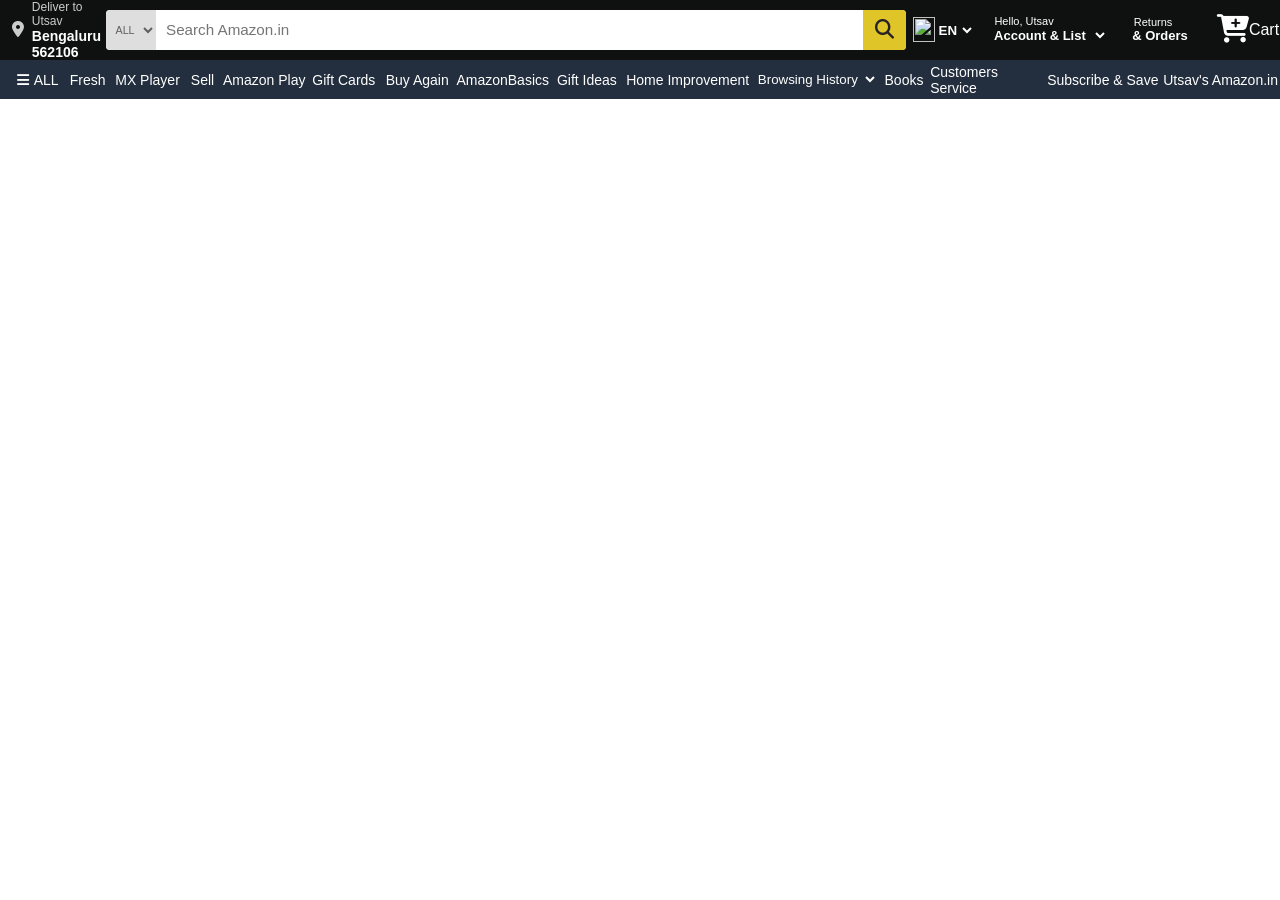
==== AmazonWebsite.html @ ebd5b06a "Added AmazonWebsite.html" ====
<!DOCTYPE html>
<html lang="en">
<head>
    <meta charset="UTF-8">
    <meta name="viewport" content="width=device-width, initial-scale=1.0">
    <title>amazon.com</title>
    <link rel="stylesheet" href="amazonStyle.css">
    <link rel="stylesheet" href="https://cdnjs.cloudflare.com/ajax/libs/font-awesome/6.7.2/css/all.min.css" integrity="sha512-Evv84Mr4kqVGRNSgIGL/F/aIDqQb7xQ2vcrdIwxfjThSH8CSR7PBEakCr51Ck+w+/U6swU2Im1vVX0SVk9ABhg==" crossorigin="anonymous" referrerpolicy="no-referrer" />
</head>
<body>
    


<header>
    
    <div class="nav-bar">

        <!-- 1 -->
        <div class="nav-logo border">
            <div class="logo">
            
            </div>  
        </div>  


        <!-- 2 -->
        <div class="nav-add border">
                <div class="nav-add-icon">
                    <i class="fa-solid fa-location-dot"></i>  
                </div>             
                <div class="nav-add-items">
                    <p class="t1">Deliver to Utsav</p>
                    <p class="t2">Bengaluru 562106</p>
                </div>
        </div>
            
        <!-- 3 -->
            <div class="search-box">
                <div class="nav-search">
                    <select class="search-select">
                        <option>ALL</option>
                        <option value="">Alexa skills</option>
                        <option value="">Amazon Devices</option>
                        <option value="">Amazon Fashion</option>
                        <option value="">Amazon Fresh</option>
                        <option value="">Amazon Pharmacy</option>
                        <option value="">Appliances</option>
                        <option value="">Apps & Games</option>
                    </select>
                    <input type="text" placeholder="Search Amazon.in" class="search-input">
                    <div class="search-icon">
                        <i class="fa-solid fa-magnifying-glass"></i>
                    </div>
                </div>
            </div>


        <div class="right-box">
            <!-- 4 -->
             <div class="contry border">
                <div class="contry-flag">
                    <img src="https://icon-library.com/images/india-flag-icon/india-flag-icon-29.jpg" class="flag">
                </div>
                <div class="contry-lang">
                    <select>
                        <option value="">EN</option>
                        <option value="">HN</option>
                    </select>
                </div>
             </div>

            <!-- 5 -->
              <div class="account-box border">
                <span class="account-greet">Hello, Utsav</span>
                <select class="account-select">
                    <option value="">Account & List</option>
                    <option value="">Manage Profilr</option>
                    <option value="">Switch Account</option>
                    <option value="">Sign Out</option>
                </select>
              </div>

            <!-- 6 -->
                <div class="return-box border">
                    <span class="return-span">Returns</span>
                    <span class="order-span">& Orders</span>
                </div>

            <!-- 7 -->
                <div class="cart-box border">
                    <div class="shopping-cart">
                        <i class="fa-solid fa-cart-plus"></i>
                    </div>
                    <span class="cart-text">Cart</span>
                </div>
        </div>
    </div>

<div class="nav-main">

    <div class="nav-all border boxes">
        <i class="fas fa-bars"></i>
        <span class="txt">ALL</span>
    </div>
    <div class="nav-fresh border boxes">
        <span class="txt">Fresh</span>
    </div>
    <div class="nav-mxplayer border boxes">
        <span class="txt">MX Player</span>
    </div>
    <div class="nav-sell border boxes">
        <span class="txt">Sell</span>
    </div>
    <div class="nav-amazonpay border boxes">
        <Span class="txt" >Amazon Play</Span>
    </div>
    <div class="nav-giftcard border boxes">
        <span class="txt">Gift Cards</span>
    </div>
    <div class="nav-buy border boxes">
        <span class="txt">Buy Again</span>
    </div>
    <div class="nav-amazonbasics border boxes">
        <span class="txt">AmazonBasics</span>
    </div>
    <div class="nav-gift-ideas border boxes">
        <span class="txt">Gift Ideas</span>
    </div>
    <div class="nav-home border boxes">
        <span class="txt">Home Improvement</span>
    </div>
    <div class="nav-browsing border boxes">
        <select class="nav-browse-history">
            <option>Browsing History</option>
        </select>
    </div>
    <div class="nav-book border boxes">
        <span class="txt">Books</span>
    </div>
    <div class="nav-customer border boxes">
        <span class="txt">Customers Service</span>
    </div>
    <div class="nav-subscribe border boxes">
        <span class="txt">Subscribe & Save</span>
    </div>
    <div class="amazon border boxes">
        <span class="txt">Utsav's Amazon.in</span>
    </div>

</div>

    </header>

            
         
       
   

</body>
</html>
---- amazonStyle.css ----
*{
    margin: 0;
    padding:0;
    font-family: Arial;
    box-sizing: border-box;
}

.nav-bar{
    display: flex;
    flex-direction: row;
    height: 60px;
    background-color: #0f1111;
    color: white;
    padding:0.2rem;
    justify-content: space-evenly;
    padding:0.3rem;
    overflow: hidden;
}
/*1*/
.nav-logo{
    height: 50px;
    width: 110px;
}
.logo{
    background-image: url("./web-images/amazon_logo.png");
    background-size: cover;
    height: 50px;
    width: 100%;
}
.border{
    border:1.5px solid transparent;
    border-radius: 2.5px;
}
.border:hover{
    border:1.5px solid white;
    cursor: pointer;
}
/*2*/
.nav-add {
    height:50px;
    display: flex;
    align-items: center;
    padding: 4px;
}

.nav-add-icon {
    margin-right: 8px;
    color: #ccc;
}
.nav-add-items {
    display: flex;
    flex-direction: column;
}

.t1 {
    font-size: 12px;
    color: #ccc;
}

.t2 {
    font-size: 14px;
    font-weight: bold;
}

/* 3 */
.search-box{
    display: flex;
    align-items: center;
    height: 50px;
}
.nav-search{
    display: flex;
    justify-content: space-evenly;
    background-color:white;
    width: 800px;
    height: 40px;
    border-radius: 4px;
}
.search-select{
    background-color: #dfdede;
    width: 50px;
    text-align: center;
    border-top-left-radius: 4px;
    border-bottom-left-radius: 4px;
    border: none;
    cursor: pointer;
    color: rgb(97, 95, 95);
    font-size: 0.67rem;
}
.search-select:hover{
    background-color:#ccc9c9;
    color: rgb(58, 57, 57);;
}

.search-input{
    background-color: white;
    margin-left: 10px;
    width: 100%;
    font-size: 0.95rem;
    font-weight:540;
    border: none;
}
.search-icon{
    width: 50px;
    display: flex;
    justify-content: center;
    align-items: center;
    font-size: 1.2rem;
    background-color: rgb(224, 197, 41);
    border-top-right-radius: 4px;
    border-bottom-right-radius: 4px;
    color: rgb(38, 36, 36);
}
.search-icon:hover{
    background-color: rgb(203, 178, 38);;
}

/*4*/
.right-box{
display: flex;
gap:0.5rem;

}

.contry{
margin-left: 5px;
height: 50px;
width: 65px;
display:flex;
justify-content: center;
align-items: center;
}
.contry-flag {
    height: 25px;
    width: 22px;
}
.flag{
height: 100%;
width: 100%;
}
.contry-lang select{
    border: none;
    background-color: #0f1111;
    color:white;
    font-weight: bold;
}

/*5*/
.account-box {
    display:flex;
    align-items: center;
    justify-content: center;
    flex-direction: column;
    height: 50px;
    width: 130px;
}
.account-greet{
    margin-left: -50px;
    font-size: 11px;
}
.account-select {
    color: white;
    border: none;
    background-color: #0f1111;
    font-weight:  bold;
    font-size: 13px;
}
.return-box{
    display: flex;
    align-items: center;
    justify-content: center;
    flex-direction: column;
    height:50px ;
    width: 76px;
}
.return-span{
    margin-left: -14px;
    font-size: 11px;
}
.order-span{
    font-size: 13px;
    font-weight: bold;
}

/*6*/
.cart-box{
    display: flex;
    flex-direction: row;
    align-items: center;
    justify-content: center;
    height: 50px;
    width: 84px;
}
.shopping-cart{
    font-size: 1.8rem;
}

/*part-2*/
.nav-main{
    display:flex;
    align-items: center;
    padding:0px 0px 0px 11px;
    height: 39px;
    background-color: #232f3E;
    display: flex;
}

/*1*/
.nav-all{
    gap:5px;
    height: 39px;
    width: 59px;
    color: white;
}
/*2*/
.nav-fresh{
    height:39px ;
    width: 52px;
}

/*3*/
.nav-mxplayer{
    height: 39px;
    width: 81px;
}
/*4*/
.nav-sell{
    height: 39px;
    width: 41px;
}
/*5*/
.nav-amazonpay{
    height: 39px;
    width: 96px;
}
/*6*/
.nav-giftcard{
    height: 39px;
    width: 81px ;
}
/*7*/
.nav-buy{
    height: 39px;
    width: 82px;
}
/*8*/
.nav-amazonbasics{
    height: 39px;
    width: 108px;
}
/*9*/
.nav-gift-ideas{
    height: 39px;
    width: 79px;
}
/*10*/
.nav-home{
    height: 39px;
    width: 145px;
}
/*11*/
.nav-browsing{
    height: 39px;
    width: 140px;
}
.nav-browse-history{
    height:100%;
    width: 100%;
    background-color: #232f3E;
    color: white;
    border: none;
}
.nav-book{
    height: 39px;
    width: 56px;
}
.nav-customer{
    height: 39px;
    width: 128px;
}
.nav-subscribe{
    height: 39px;
    width: 130px;
}
.amazon{
    height: 39px;
    width: 132px;
}

.txt{
    color: white;
}
.boxes{
    font-weight: 530;
    font-size: 14px;
    display: flex;
    align-items: center;
    justify-content: center;
}

.boxes:hover {
    font-size:14.2px;
}
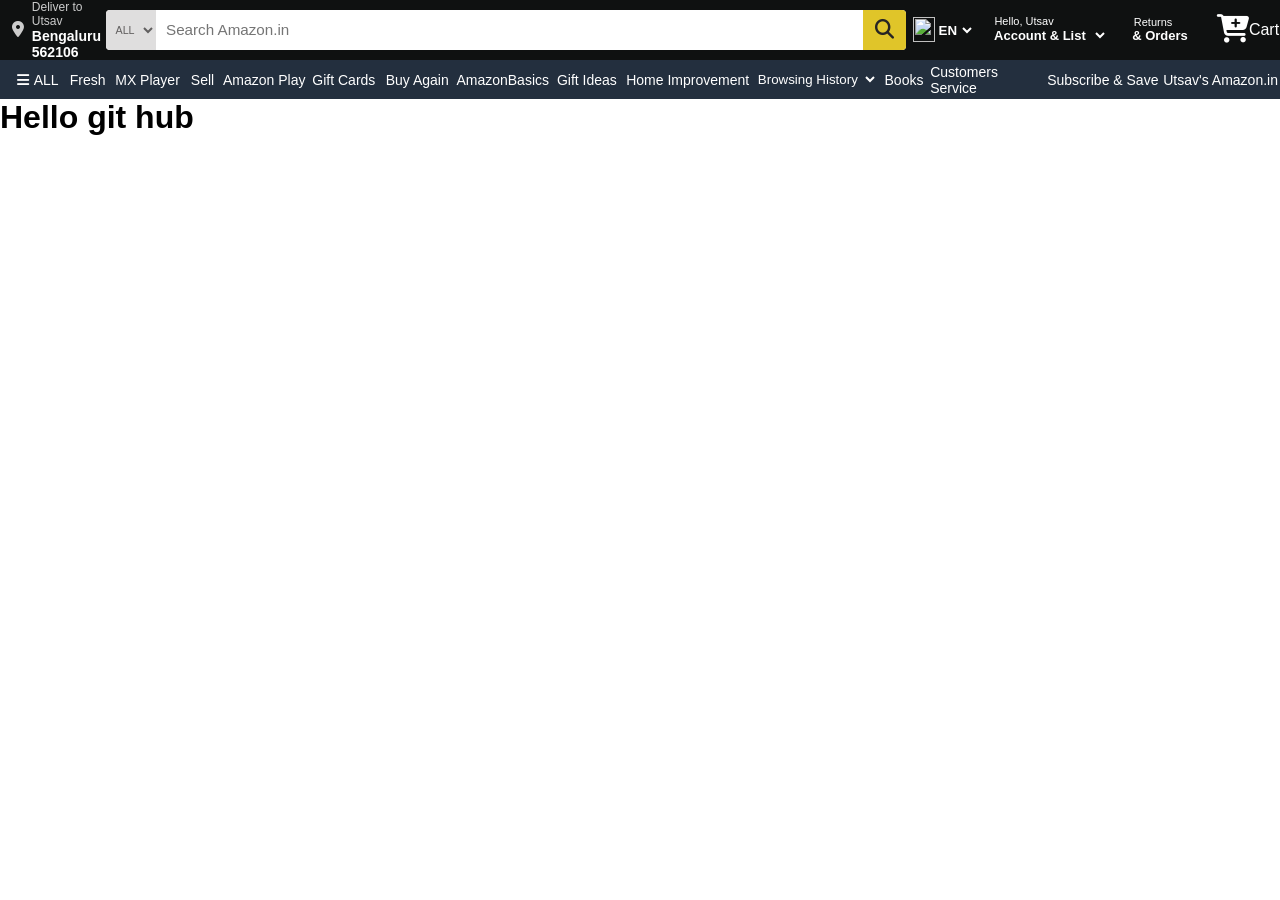
==== commit 28e1cf5a: "Added AmazonWebsite.html" ====
--- a/AmazonWebsite.html
+++ b/AmazonWebsite.html
@@ -149,6 +149,10 @@
 
 </div>
 
+  <div class="hello">
+    <H1>Hello git hub</H1>
+  </div>
+
     </header>
 
             
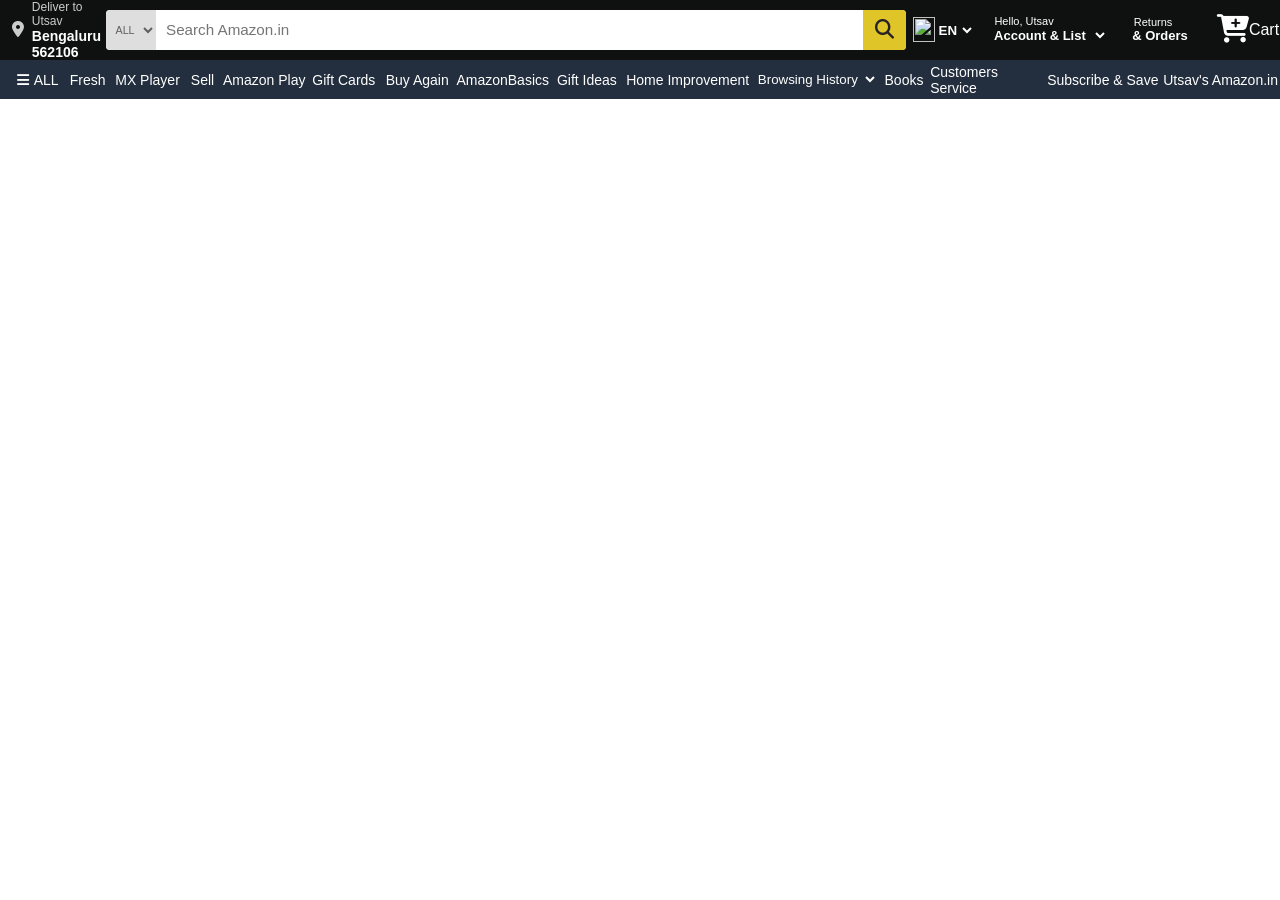
==== commit 5cfc62f7: "Added AmazonWebsite.html" ====
--- a/AmazonWebsite.html
+++ b/AmazonWebsite.html
@@ -149,10 +149,6 @@
 
 </div>
 
-  <div class="hello">
-    <H1>Hello git hub</H1>
-  </div>
-
     </header>
 
             
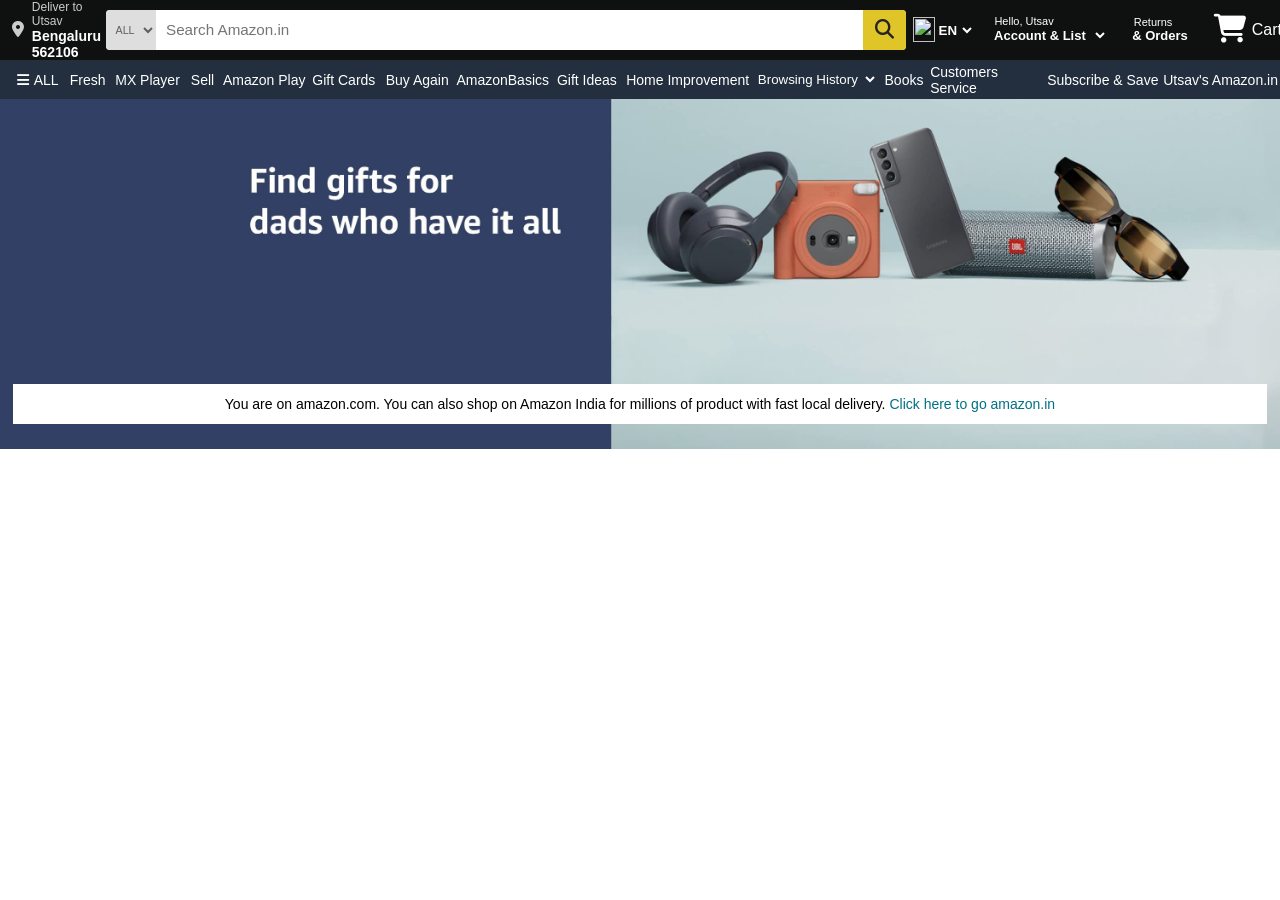
==== commit a61bbad7: "Added AmazonWebsite.html" ====
--- a/AmazonWebsite.html
+++ b/AmazonWebsite.html
@@ -89,7 +89,7 @@
             <!-- 7 -->
                 <div class="cart-box border">
                     <div class="shopping-cart">
-                        <i class="fa-solid fa-cart-plus"></i>
+                        <i class="fa fa-shopping-cart"></i>  <!-- For Font Awesome 4 -->
                     </div>
                     <span class="cart-text">Cart</span>
                 </div>
@@ -151,6 +151,11 @@
 
     </header>
 
+    <div class="hero-section">
+        <div class="hero-msg">
+            <p class="hero-msg-txt">You are on amazon.com. You can also shop on Amazon India for millions of product with fast local delivery. <a href="amazon.in" class="hero-anchor">Click here to go amazon.in</a></p>
+        </div>
+    </div>
             
          
        
--- a/amazonStyle.css
+++ b/amazonStyle.css
@@ -184,6 +184,7 @@
 
 /*6*/
 .cart-box{
+    gap:7%;
     display: flex;
     flex-direction: row;
     align-items: center;
@@ -300,4 +301,31 @@
 
 .boxes:hover {
     font-size:14.2px;
+}
+
+/*Hero-secion*/
+
+.hero-section{
+    display: flex;
+    justify-content: center;
+    align-items: flex-end;
+    background-image: url(./web-images/hero_image.jpg);
+    background-size: cover;
+    height: 350px;
+    font-size: 14px;
+}
+.hero-msg{
+    background-color: white;
+    color:black;
+    height: 40px;
+    display: flex;
+    align-items: center;
+    justify-content: center;
+    width: 98%;
+    margin-bottom: 25px;
+}
+
+.hero-anchor{
+    color:#007185;
+    text-decoration: none;
 }
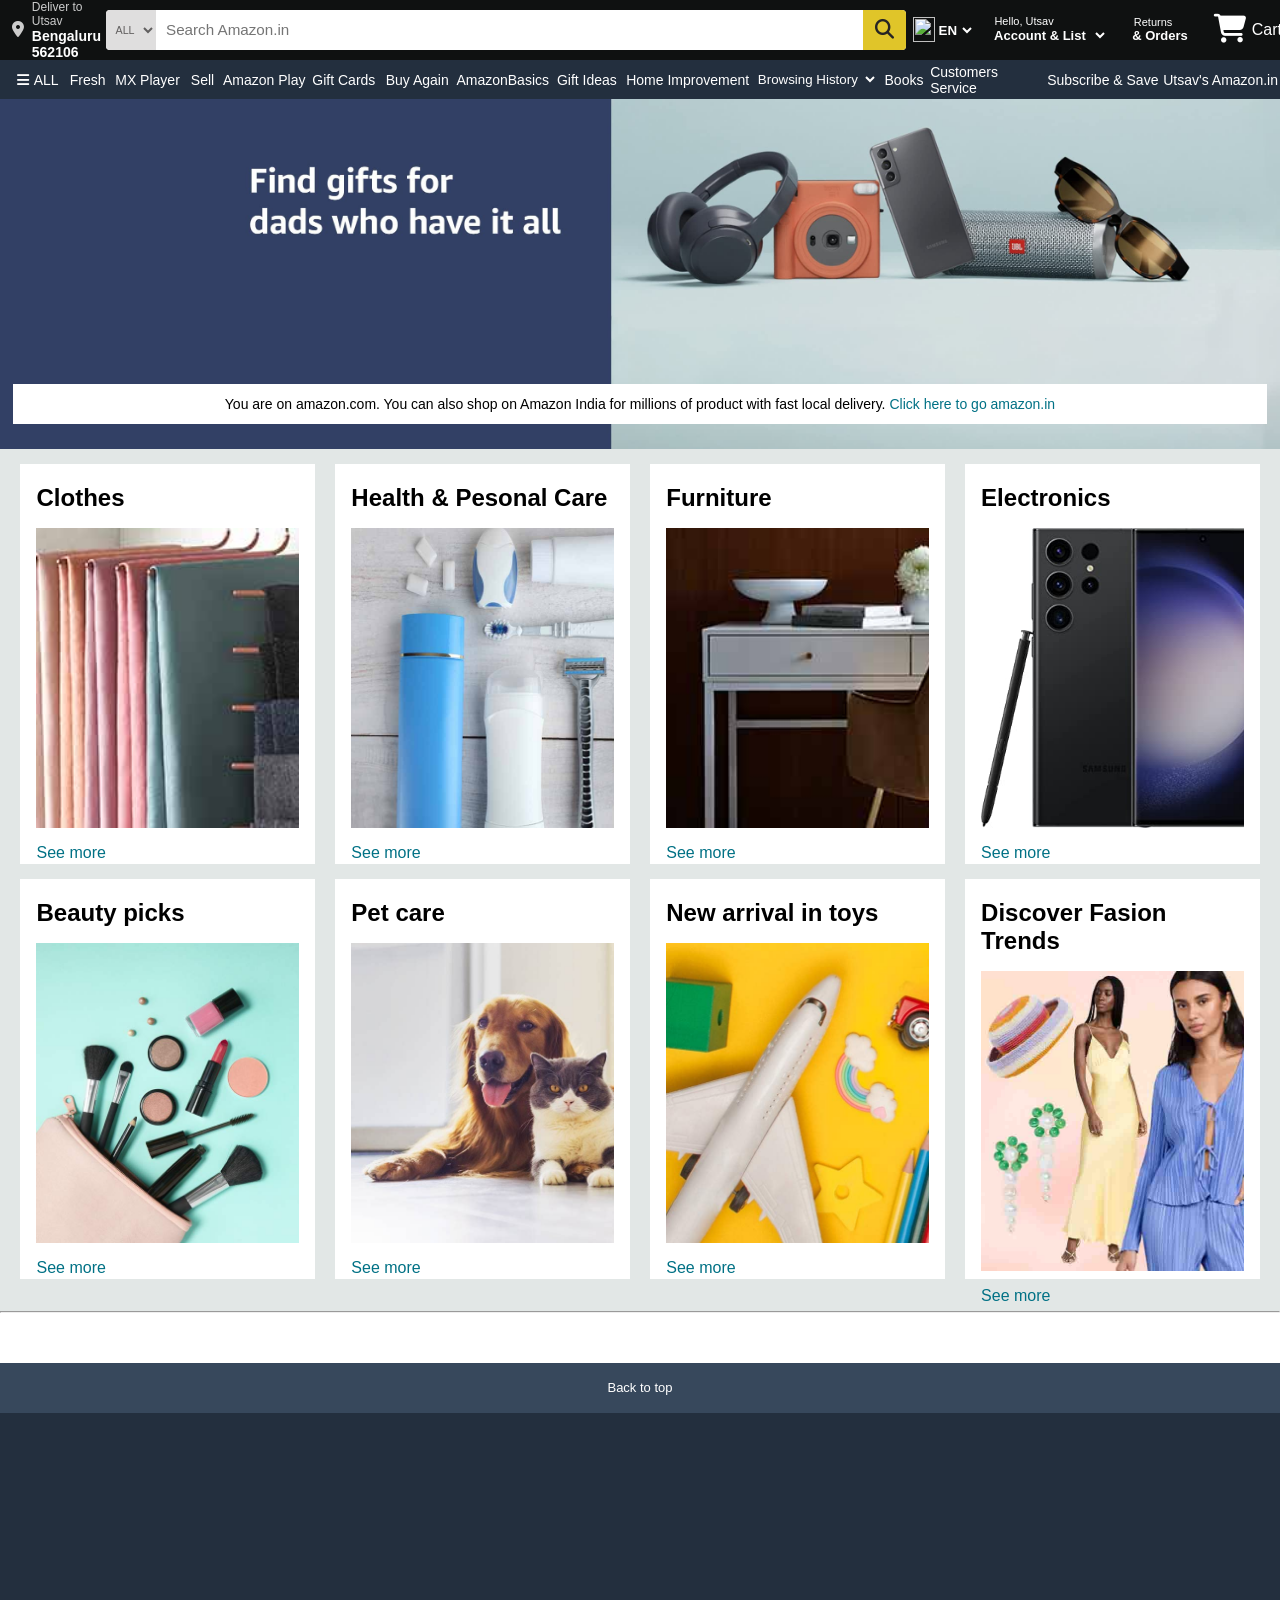
==== commit 6677a25a: "Added AmazonWebsite.html" ====
--- a/AmazonWebsite.html
+++ b/AmazonWebsite.html
@@ -157,9 +157,91 @@
         </div>
     </div>
             
-         
-       
-   
+         <div class="shop-section">
+            <div class="shopbox" >
+                <div class="box-content">
+                    <h2>Clothes</h2>
+                    <div class="box-image" style="background-image: url('./web-images/box1_image.jpg');"></div>
+                    <p>See more</p>
+                </div>
+            </div>
+            <div class="shopbox">
+                <div class="box-content">
+                    <h2>Health & Pesonal Care</h2>
+                    <div class="box-image" style="background-image: url('./web-images/box2_image.jpg');"></div>
+                    <p>See more</p>
+                </div>
+            </div>
+            <div class="shopbox">
+                <div class="box-content">
+                    <h2>Furniture</h2>
+                    <div class="box-image" style="background-image: url('./web-images/box3_image.jpg');"></div>
+                    <p>See more</p>
+                </div>
+            </div>
+            <div class="shopbox">
+                <div class="box-content">
+                    <h2>Electronics</h2>
+                    <div class="box-image" style="background-image: url('./web-images/box4_image.jpg');"></div>
+                    <p>See more</p>
+                </div> 
+            </div>
+        
+            <div class="shopbox" >
+                <div class="box-content">
+                    <h2>Beauty picks</h2>
+                    <div class="box-image" style="background-image: url('./web-images/box5_image.jpg');"></div>
+                    <p>See more</p>
+                </div>
+            </div>
+            <div class="shopbox">
+                <div class="box-content">
+                    <h2>Pet care</h2>
+                    <div class="box-image" style="background-image: url('./web-images/box6_image.jpg');"></div>
+                    <p>See more</p>
+                </div>
+            </div>
+            <div class="shopbox">
+                <div class="box-content">
+                    <h2>New arrival in toys</h2>
+                    <div class="box-image" style="background-image: url('./web-images/box7_image.jpg');"></div>
+                    <p>See more</p>
+                </div>
+            </div>
+            <div class="shopbox">
+                <div class="box-content">
+                    <h2>Discover Fasion Trends</h2>
+                    <div class="box-image" style="background-image: url('./web-images/box8_image.jpg');"></div>
+                    <p>See more</p>
+                </div> 
+            </div>
+         </div>
+         <hr>
+    
+         <!-- finaly -->
+
+         <div class="footer">
+            <div class="footer-top">
+                
+            </div>
+            <a href="">
+                <div class="back-to-top">
+                    <p>Back to top</p>
+                </div>
+            </a>
+            <div class="footer-desc">
+
+            </div>
+            <div class="footer-lang">
+
+            </div>
+            <div class="footer-links">
+
+            </div>
+            <div class="footer-end">
+
+            </div>
+         </div>
 
 </body>
 </html>
--- a/amazonStyle.css
+++ b/amazonStyle.css
@@ -328,4 +328,84 @@
 .hero-anchor{
     color:#007185;
     text-decoration: none;
+}
+
+/*Shop-section*/
+.shop-section{
+    display: flex;
+    flex-wrap: wrap;
+    justify-content: space-evenly;
+    background-color: #e2e7e6;
+    padding-bottom: 2rem;
+}
+.shopbox{
+    height: 400px;
+    width: 23%;
+    background-color: white;
+    padding:20px 0px 15px;
+    margin-top: 15px;
+}
+.box-image{
+    height:300px;
+    background-size: cover;
+    overflow: hidden;
+    margin-top: 1rem;
+    margin-bottom: 1rem;
+}
+.box-content{
+    margin-left: 1rem;
+    margin-right: 1rem;
+}
+.box-content p{
+    color: #007185;
+}
+
+/*footer*/
+hr{
+    color: white;
+}
+
+.footer{
+    height: 790px;
+    background-color: pink;
+
+}
+.footer-top{
+    height: 50px;
+    background-color: white;
+}
+.back-to-top{
+    display: flex;
+    align-items: center;
+    justify-content: center;
+    height: 49.5px;
+    background-color: #37485c;
+}
+.back-to-top p{
+    font-size: 13px;
+    color: white;
+}
+a{
+    text-decoration: none;
+}
+.back-to-top:hover{
+    background-color: #46576c;
+}
+
+
+.footer-desc{
+    height: 373px;
+    background-color: #232F3E;
+}
+.footer-lang{
+    height: 108px;
+    background-color: #232F3E;
+}
+.footer-links{
+    height: 182px;
+    background-color: #131A22;
+}
+.footer-end{
+    height: 76px;
+    background-color: #131A22;
 }
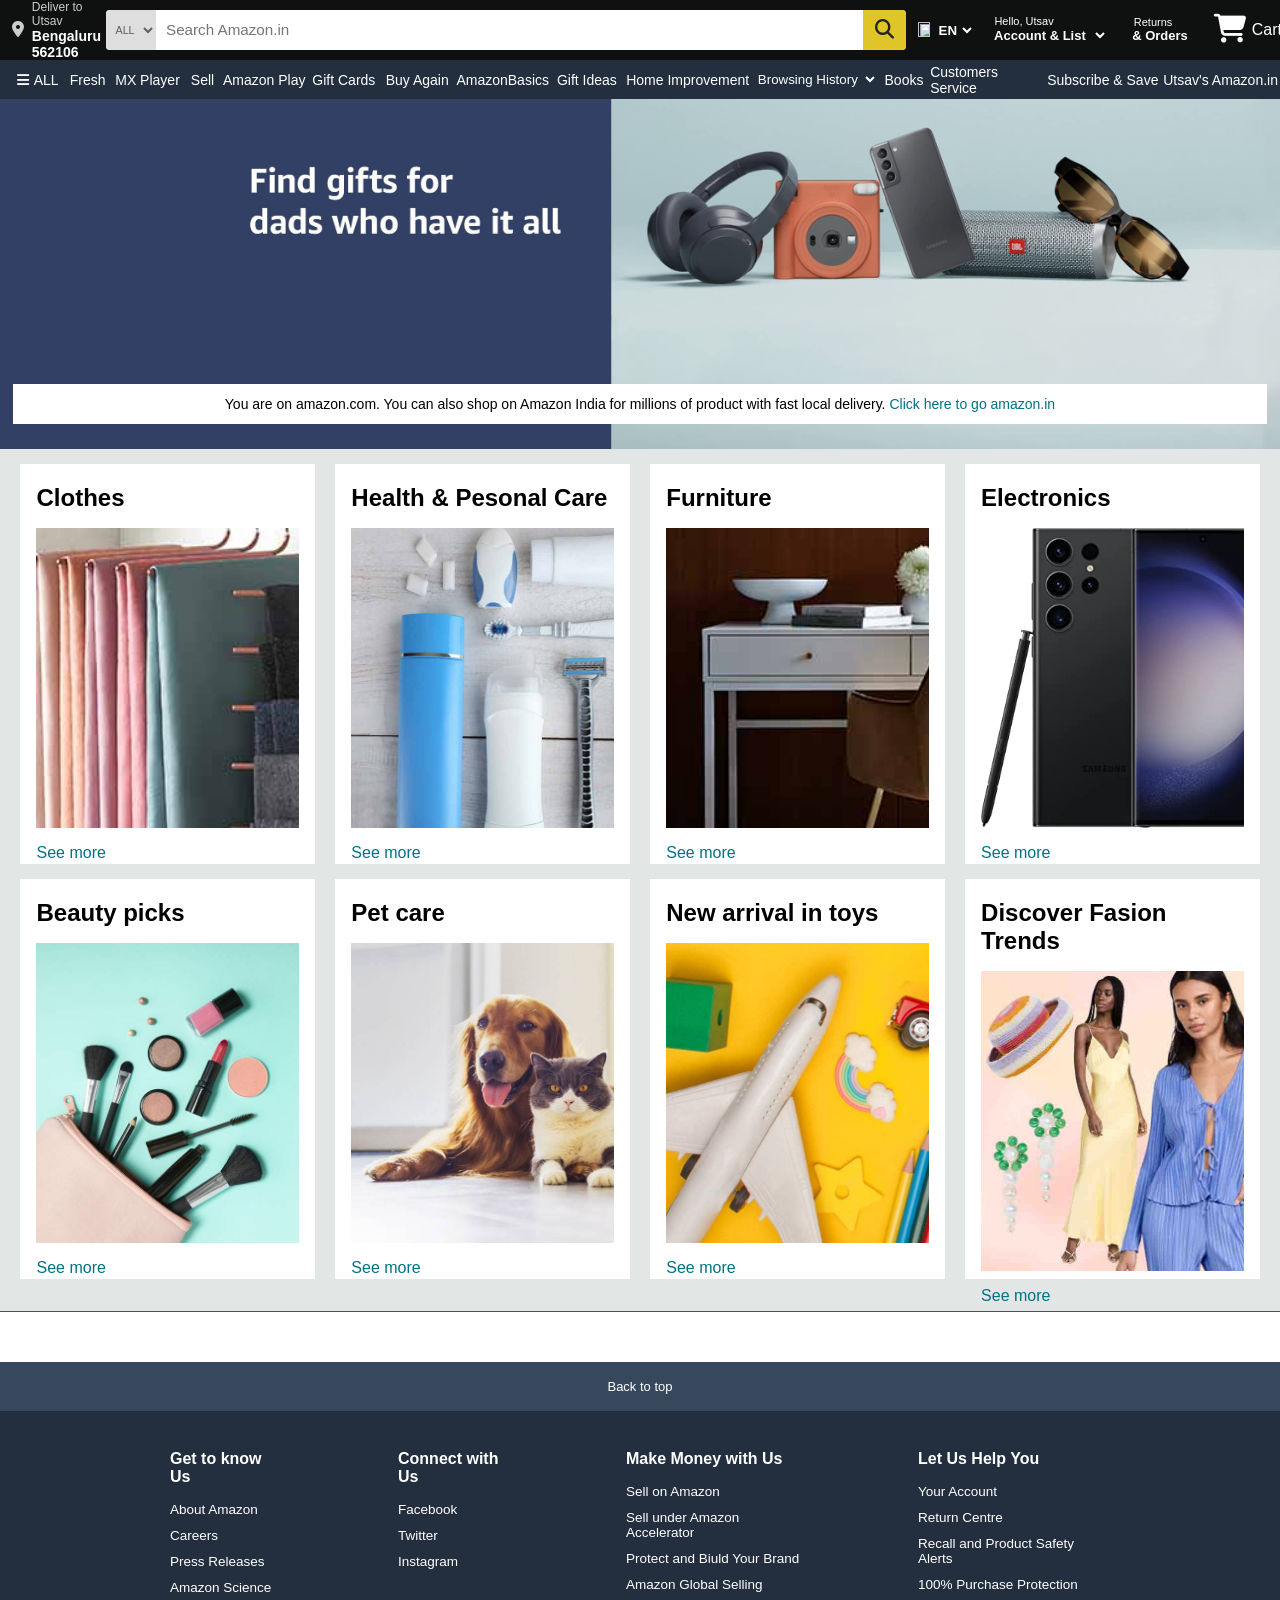
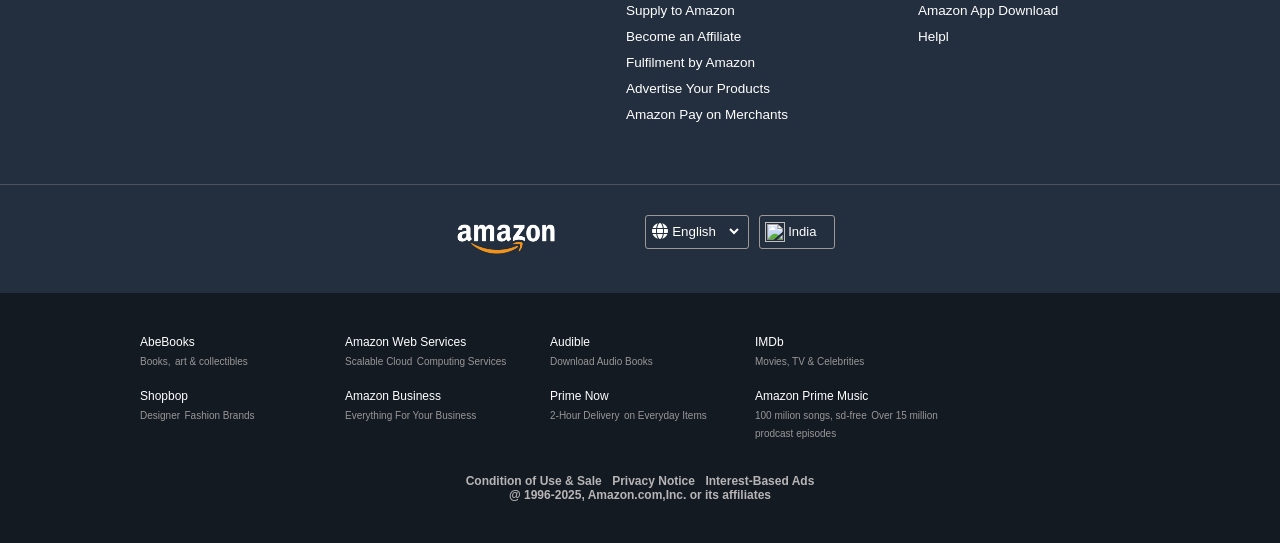
==== commit 76d277c5: "Added AmazonWebsite.html" ====
--- a/AmazonWebsite.html
+++ b/AmazonWebsite.html
@@ -13,6 +13,9 @@
 
 <header>
     
+
+    <!-- nav-bar -->
+
     <div class="nav-bar">
 
         <!-- 1 -->
@@ -96,6 +99,11 @@
         </div>
     </div>
 
+    <!-- nav-bar-end -->
+
+
+    <!-- nav-main-bar-start -->
+
 <div class="nav-main">
 
     <div class="nav-all border boxes">
@@ -149,14 +157,23 @@
 
 </div>
 
+<!-- nav-main-bar-end -->
     </header>
+
+
+    <!-- hero-section  -->
 
     <div class="hero-section">
         <div class="hero-msg">
             <p class="hero-msg-txt">You are on amazon.com. You can also shop on Amazon India for millions of product with fast local delivery. <a href="amazon.in" class="hero-anchor">Click here to go amazon.in</a></p>
         </div>
     </div>
+
+    <!-- hero-section-end  -->
+
             
+    <!-- shop-section-start  -->
+
          <div class="shop-section">
             <div class="shopbox" >
                 <div class="box-content">
@@ -216,9 +233,11 @@
                 </div> 
             </div>
          </div>
+
+         <!-- shop-section-end  -->
          <hr>
     
-         <!-- finaly -->
+         <!-- footer-start -->
 
          <div class="footer">
             <div class="footer-top">
@@ -229,19 +248,149 @@
                     <p>Back to top</p>
                 </div>
             </a>
+
+            <!-- desc start-->
+
             <div class="footer-desc">
-
-            </div>
+                <div class="footer-desc-content">
+                    <div class="desc1">
+                        <div class="head">
+                            <h2>Get to know Us</h2>
+                            <div class="all-links">
+                                <a href="">About Amazon</a>
+                                <a href="">Careers</a>
+                                <a href="">Press Releases</a>
+                                <a href="">Amazon Science</a>
+                            </div>
+                        </div>
+                    </div>
+                    <div class="desc2">
+                        <div class="head">
+                            <h2>Connect with Us</h2>
+                            <div class="all-links">
+                                <a href="">Facebook</a>
+                                <a href="">Twitter</a>
+                                <a href="">Instagram</a>
+                            </div>
+                        </div>
+                    </div>
+                    <div class="desc3">
+                        <div class="head">
+                            <h2>Make Money with Us</h2>
+                            <div class="all-links">
+                                <a href="">Sell on Amazon</a>
+                                <a href="">Sell under Amazon Accelerator</a>
+                                <a href="">Protect and Biuld Your Brand</a>
+                                <a href="">Amazon Global Selling</a>
+                                <a href="">Supply to Amazon</a>
+                                <a href="">Become an Affiliate</a>
+                                <a href="">Fulfilment by Amazon</a>
+                                <a href="">Advertise Your Products</a>
+                                <a href="">Amazon Pay on Merchants</a>
+                            </div>
+                        </div>
+                    </div>
+                    <div class="desc4">
+                        <div class="head">
+                            <h2>Let Us Help You</h2>
+                            <div class="all-links">
+                                <a href="">Your Account</a>
+                                <a href="">Return Centre</a>
+                                <a href="">Recall and Product Safety Alerts</a>
+                                <a href="">100% Purchase Protection</a>
+                                <a href="">Amazon App Download</a>
+                                <a href="">Helpl</a>
+                            </div>
+                        </div>
+                    </div>
+                </div>
+            </div>
+<hr>
+            <!-- descEnd -->
+
             <div class="footer-lang">
-
-            </div>
+                <div class="footer-lang-content">
+                    <div class="amazon-logo">
+                        <img src="./web-images/amazon_logo.png" alt="">
+                    </div>
+                    <div class="footer-lang-right">
+                        <div class="lang-box">
+                            <div class="gloab">
+                                <i class="fas fa-globe"></i>
+                            </div>                    
+                            <select class="lang-option">
+                                <option value="">English</option>
+                                <option value="">Hindi</option>
+                                <option value="">Bhojpuri</option>
+                                <option value="">Telugu</option>
+                                <option value="">Kannada</option>
+                                <option value="">Spanish</option>
+                            </select>
+                        </div>
+                        <div class="india">
+                            <div class="flag"> 
+                                <img src="https://icon-library.com/images/india-flag-icon/india-flag-icon-29.jpg">
+                                <p>India</p>
+                            </div>
+                        </div>
+                    </div>
+                </div>
+            </div>
+
             <div class="footer-links">
-
+                <div class="footer-link-contents">
+                    <div class="abe-book" class="footer-anchor">
+                        <a href="" class="heading">AbeBooks</a>
+                        <a href="">Books,</a>
+                        <a href="">art & collectibles</a>
+                    </div>
+                    <div class="webservices" class="footer-anchor">
+                        <a href=""  class="heading">Amazon Web Services</a>
+                        <a href="">Scalable Cloud</a>
+                        <a href="">Computing Services</a>
+                    </div>
+                    <div class="audible" class="footer-anchor">
+                        <a href=""  class="heading">Audible</a>
+                        <a href="">Download Audio Books</a>
+                    </div>
+                    <div class="imdb" class="footer-anchor">
+                        <a href=""  class="heading" >IMDb</a>
+                        <a href="">Movies, TV & Celebrities</a>
+                    </div>
+                    <div class="shopbop" class="footer-anchor">
+                        <a href=""  class="heading">Shopbop</a>
+                        <a href="">Designer</a>
+                        <a href="">Fashion Brands</a>
+                    </div>
+                    <div class="business" class="footer-anchor">
+                        <a href="" class="heading">Amazon Business</a>
+                        <a href="">Everything For Your Business</a>
+                    </div>
+                    <div class="prime" class="footer-anchor">
+                        <a href="" class="heading">Prime Now</a>
+                        <a href="">2-Hour Delivery</a>
+                        <a href="">on Everyday Items</a>
+                    </div>
+                    <div class="music" class="footer-anchor">
+                        <a href="" class="heading">Amazon Prime Music</a>
+                        <a href="">100 milion songs, sd-free</a>
+                        <a href="">Over 15 million prodcast episodes</a>
+                    </div>
+                </div>
             </div>
             <div class="footer-end">
-
+                <div class="condition">
+                    <span>Condition of Use & Sale </span>
+                    <span> Privacy Notice</span>
+                    <span>Interest-Based Ads</span>
+                </div>
+                <div class="year">
+                <span>@ 1996-2025, Amazon.com,Inc. or its affiliates</span>    
+                </div>
             </div>
          </div>
+
+         <!-- footer-end  -->
 
 </body>
 </html>
--- a/amazonStyle.css
+++ b/amazonStyle.css
@@ -15,6 +15,7 @@
     justify-content: space-evenly;
     padding:0.3rem;
     overflow: hidden;
+    width: 100%;
 }
 /*1*/
 .nav-logo{
@@ -344,6 +345,7 @@
     background-color: white;
     padding:20px 0px 15px;
     margin-top: 15px;
+    cursor: pointer;
 }
 .box-image{
     height:300px;
@@ -361,15 +363,13 @@
 }
 
 /*footer*/
-hr{
-    color: white;
-}
-
-.footer{
-    height: 790px;
-    background-color: pink;
-
-}
+hr {
+    border: none;
+    border-top: 0.1px solid #50515a; /* Thin, light gray line */
+    width: 100%; /* Makes it full-width */
+}
+
+
 .footer-top{
     height: 50px;
     background-color: white;
@@ -378,7 +378,7 @@
     display: flex;
     align-items: center;
     justify-content: center;
-    height: 49.5px;
+    height: 49px;
     background-color: #37485c;
 }
 .back-to-top p{
@@ -396,16 +396,209 @@
 .footer-desc{
     height: 373px;
     background-color: #232F3E;
+    overflow: hidden;
+}
+.footer-lang-content{
+    display: flex;
+    align-items: center;
+    justify-content: center;
+    gap:20%;
+
 }
 .footer-lang{
+    gap:1%;
     height: 108px;
     background-color: #232F3E;
+    display: flex;
+    align-items: center;
+    justify-content: center;
+}
+.footer-lang-right{
+    display: flex;
+    gap:5%
+}
+.lang-box{
+    margin-bottom: 15px;
+    display: flex;
+    flex-direction: row;
+    align-items: center;
+    justify-content: center;
+    height: 34px;
+    width: 110px;
+    border:0.5px solid rgb(158, 153, 153);
+    border-radius: 3px;
+    cursor: pointer;
+}
+.amazon-logo{
+    height: 68px;
+    width: 200px;
+}
+.lang-option{
+    background-color: #232F3E;
+    color: white;
+    border: none;
+    cursor: pointer;
+}
+.gloab{
+    color: white;
+}
+.amazon-logo img{
+    height: 100%;
+    width: 100%;
+}
+.india{
+    flex-direction: column;
+    margin-bottom: 15px;
+    border:0.5px solid rgb(158, 153, 153);
+    height: 34px;
+    width: 80px;
+    border-radius: 3px;
+}
+.flag{
+    cursor: pointer;
+    padding: 5px;
+    gap:5%;
+    display: flex;
+    align-items: center;
+    justify-self: center;
+}
+.flag p{
+    color: white;
+    font-size: 13px;
+}
+.flag img{
+    height: 20px;
+    width: 20px;
 }
 .footer-links{
-    height: 182px;
+    height: 190px;
     background-color: #131A22;
 }
 .footer-end{
-    height: 76px;
+    height: 60px;
     background-color: #131A22;
-}+}
+
+.footer-desc{
+    display: flex;
+    flex-direction: row;
+    align-items: center;
+    justify-content: space-evenly;
+
+}
+.footer-desc-content{
+    margin-top: -100px;
+    display: flex;
+    align-items:first baseline;
+    justify-content: space-between;
+    gap:12%;
+}
+.footer-desc h2{
+    font-size: 16px;
+    font-weight: bold;
+    color:white;
+}
+.all-links a{
+    font-size: 13.5px;
+    color:white;
+}
+.all-links a:hover{
+    text-decoration: underline;
+}
+.all-links{
+    display: flex;
+    align-items: flex-start;
+    flex-direction: column;
+    gap:11px;
+}
+.head{
+    text-align: left;
+    display: flex;
+    justify-content: center;
+    flex-direction: column;
+    gap:1rem;
+}
+.desc1{
+    height: 300px;
+    width: 180px;
+    display: flex;
+}
+.desc2{
+    height: 300px;
+    width: 180px;
+    display: flex;
+
+}
+.desc3{
+    height: 300px;
+    width: 280px;
+    display: flex;
+
+}
+.desc4{
+    height: 300px;
+    width:  300px;
+    display: flex;
+}
+
+.footer-links{
+    margin-left: -200px;
+    display: flex;
+    justify-content: flex-start;
+}
+.footer-link-contents {
+
+    display: grid;
+    grid-template-columns: repeat(4, 0.5fr);
+    gap: 20px; /* Adds spacing */
+    justify-content: center;
+    max-width: 800px;
+    width: 100%;
+    margin: auto;
+}
+
+.footer-link-contents div {
+    min-width: 150px;
+}
+
+.footer-link-contents a {
+    text-decoration: none;
+    color: #999797;
+    font-size: 10px;
+}
+
+.footer-link-contents .heading {
+    font-size: 12px;
+    color: white;
+    display: block;
+    margin-bottom: 2px;
+}
+
+.footer-link-contents a:hover {
+    text-decoration: underline;
+}
+.footer-end{
+    display: flex;
+    align-items: center;
+    justify-content: center;
+    flex-direction: column;
+    color: rgb(183, 181, 181);
+    font-size: 12px;
+    font-weight: bold;
+}
+.condition {
+    height: 30px;
+    width: 350px;
+    display: flex;
+    align-items: center;
+    justify-content: center;
+    gap:3%;
+}
+.year{
+    width: 350;
+    display: flex;
+    align-items: center;
+    justify-content: center;
+    margin-bottom: 50px;
+}
+
